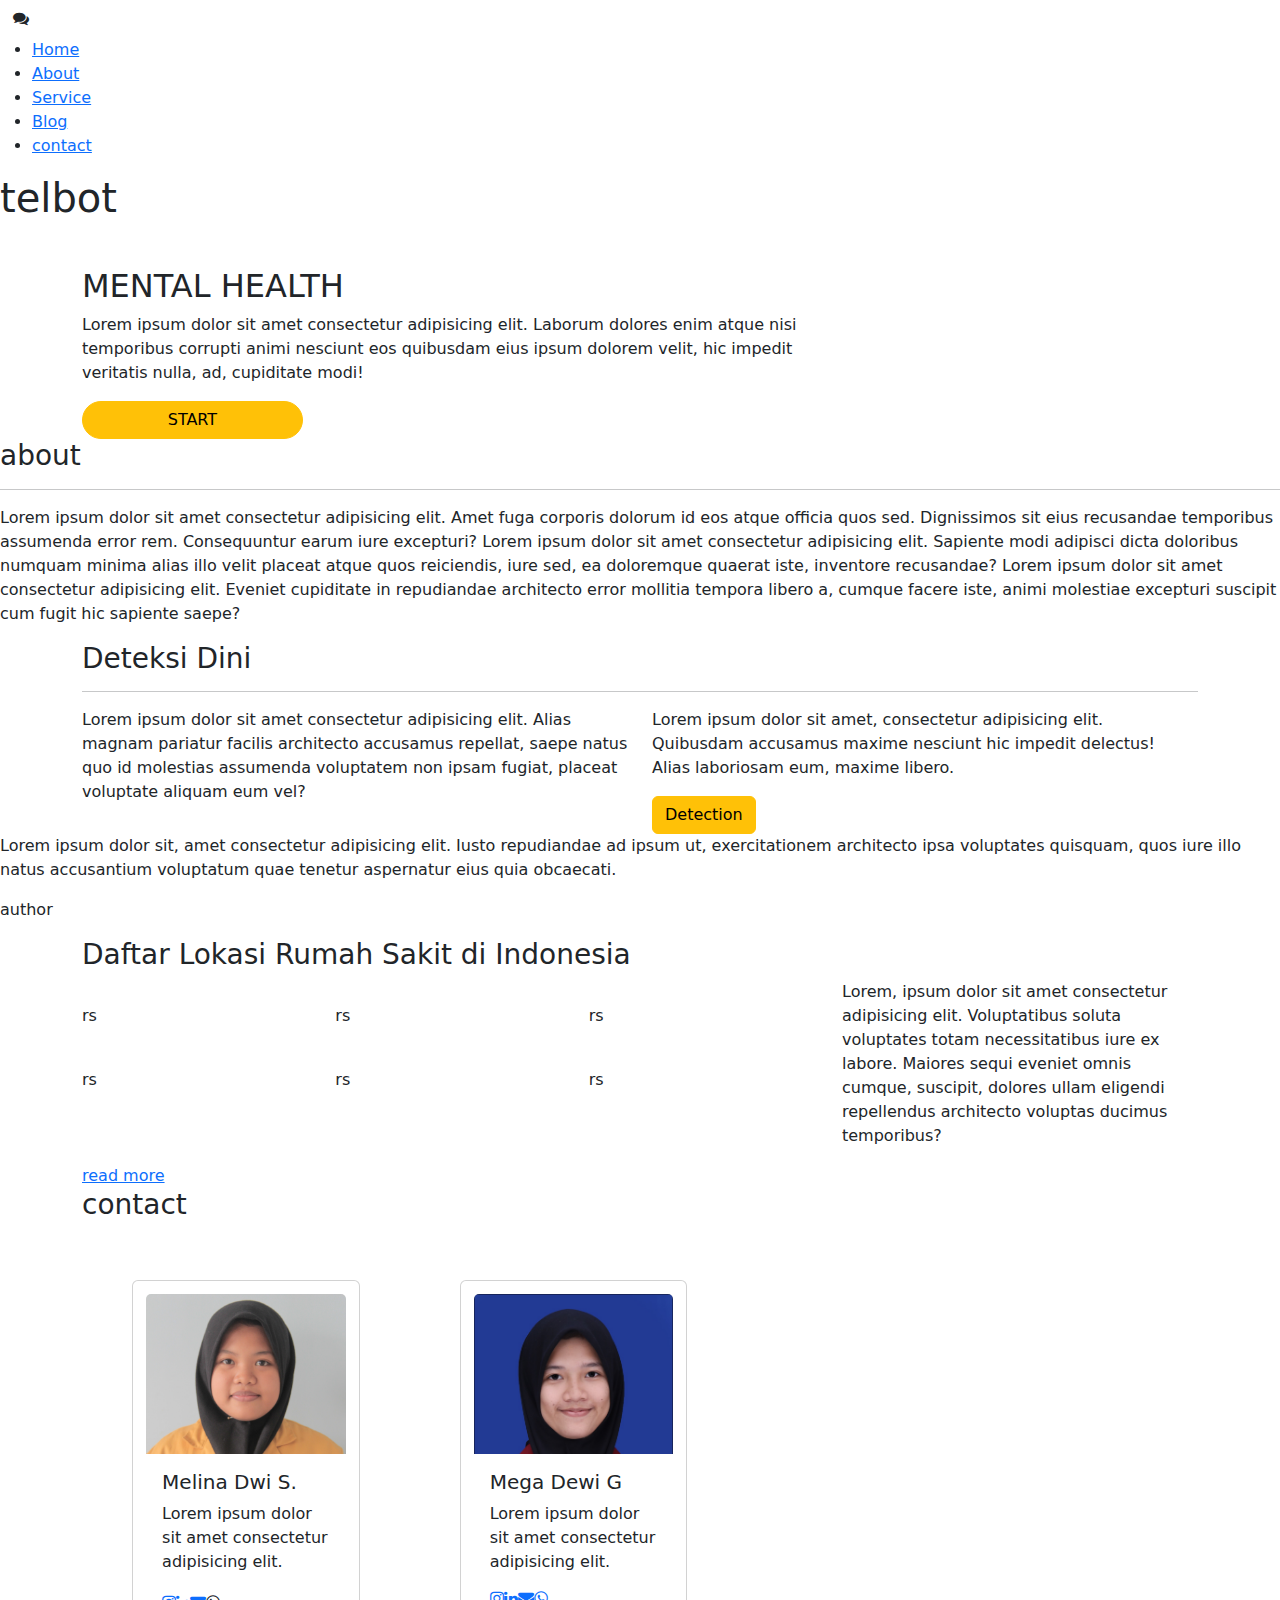
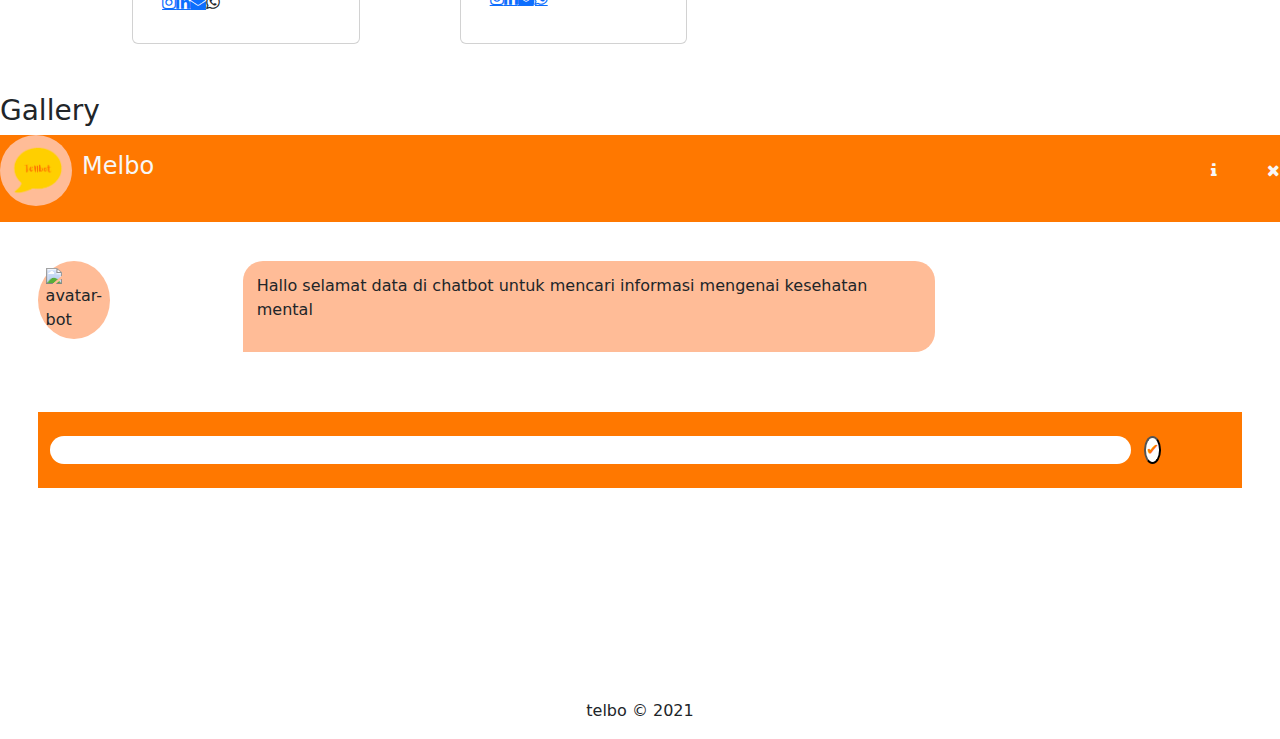
==== template/index.html @ 05eacc6a "make landing page" ====
<!DOCTYPE html>
<html>
    <head>
        <meta http-equiv="X-UA-Compatible" content="IE=edge">
        <link href="https://cdn.jsdelivr.net/npm/bootstrap@5.1.3/dist/css/bootstrap.min.css" rel="stylesheet">
        <meta name="viewport" content="width=device-width, initial-scale=1"> 
        <!-- <link rel="stylesheet" href="static/style/style.css"> -->
        <link rel=stylesheet type=text/css href="/static/style/chats.css">

        <!--<script src="https://cdn.jsdelivr.net/npm/bootstrap@5.1.3/dist/js/bootstrap.bundle.min.js"></script>-->
        <script src=""></script>
    </head>
    <body>
        <button id="btn-chat" class="btn"><i class="fa fa-comments btn-fixed rounded-circle"></i></button>
        <!-- <input type="image" src="/src/assets/telll.png" class="btn-fixed rounded-circle" id="btn-chat"> -->
        <header>
            <nav id="navbar-column" class="navigation">
                <ul>
                    <li><a href="#home">Home</a></li>
                    <li><a href="#about">About</a></li>
                    <li><a href="#services">Service</a></li>
                    <li><a href="#blog">Blog</a></li>
                    <li><a href="#contact">contact</a></li>
                </ul>
                <div class="icon">
                    <h1>telbot</h1>
                </div>
            </nav>
            <div  id="home" class="container header-content">
                <header-main></header-main>
            </div>
        </header>
        <main>
            <services-data></services-data>
            <section id="about" class="about">
                <about-content></about-content>
            </section>
            <section id='deteksi-dini'>
                <detect-begin></detect-begin>
            </section>
            <section class="motivation">
                <motiv1-content></motiv1-content>
            </section>
            <section class="container">
                <data-rs></data-rs>
            </section>
            <section class="container">
                <h3>contact</h3>
                <div class="contact-content container align-items-center">
                    <div class="row" style="height: fit-content; width: 60%;">
                        <div class="col-md card" style="margin: 50px; padding: 2%;" >
                            <img src="/static/assets/melina.JPG" class="card-img-top" alt="melina" style="object-position: top; max-height: 10em; object-fit: cover;">
                            <div class="card-body">
                                <h5 class="card-title">Melina Dwi S.</h5>
                                <p class="card-text">Lorem ipsum dolor sit amet consectetur adipisicing elit.</p>
                                <div class="row-sm">
                                    <div class="col-sm btn-group" role="group" aria-label="Basic example">
                                        <a href="" class="fa fa-instagram"></a>
                                        <a href="" class="fa fa-linkedin"></a>
                                        <a href="" class="fa fa-envelope"></a>
                                        <wha href="" class="fa fa-whatsapp"></wha>
                                    </div>
                                </div>
                            </div>
                        </div>
                        <div class="col-md card" style="margin: 50px; padding: 2%;">
                            <img src="/static/assets/mega.jpeg" class="card-img-top" alt="" style="object-position: top; max-height: 10em; object-fit: cover;">
                            <div class="card-body">
                                <h5 class="card-title">Mega Dewi G</h5>
                                <p class="card-text">Lorem ipsum dolor sit amet consectetur adipisicing elit.</p>
                                <div class="row">
                                    <div class="col btn-group" role="group" aria-label="Basic example">
                                        <a href="" class="fa fa-instagram"></a>
                                        <a href="" class="fa fa-linkedin"></a>
                                        <a href="" class="fa fa-envelope"></a>
                                        <a href="" class="fa fa-whatsapp"></a>
                                    </div>
                                </div>
                            </div>
                        </div>
                    </div>
                </div>
            </section>
            <section>
                <h3>Gallery</h3>
            </section>
            <chat-bot></chat-bot>
            </div>
        </main>
        <footer style="text-align: center;">
            <p>telbo &copy; 2021</p>
        </footer>
        <script src="/static/js/main.js" type="module"></script>
    </body>
</html>
---- static/style/chats.css ----
@import url('https://cdnjs.cloudflare.com/ajax/libs/font-awesome/4.7.0/css/font-awesome.min.css');

*
{
    padding: 0;
    margin: 0;
}

.chat-header
{
    background-color: #FF7800; 
    padding-bottom: 0;
    color: #F7F7F7;
}

.chat-header a{
    text-decoration: none;
    color: #F7F7F7;
}

.chat-header li{
    list-style: none;
}

.chat-header .chat-header-name
{
    padding-left: 10px;
}

.chat-header .chat-header-item
{
    padding: 0;
}

.avatar
{
    background-color: #FFBC97;
    border: 20px;
    width: 8vh;
}

.avatar img{
    padding: 10%;
    width: 8vh;
}

.chat-body
{
    margin:3%;
    overflow-y: auto;
    overflow-x: hidden;
    height: 400px;
}

.chat-body-system, .chat-body-user
{
    margin-bottom:5%;
}

.chat-body-user
{
    justify-content: right;

}

.chat-body .chat-body-system-text{
    background-color: #FFBC97;
    border-radius: 20px 20px 20px 0px;
    padding: 2%;
}

.chat-body .chat-body-user-text{
    background-color: #FFBC97;
    border-radius: 20px 20px 0px 20px;
    padding: 2%;
    justify-content: right;
}

.chat-button
{
    background-color: #FF7800;
    padding: 2%;
}

.chat-button input[type='text']
{
    border-radius: 20px;
    border: 0;
}

.chat-button input[type='text']:focus
{
    background-color: #FFBC97;
    border: none;
}

.chat-button .button
{
    background-color: white;
    margin-left: 1%;
    color: #FF7800;
    cursor: pointer;
}

.chat-button .button:hover{
    background-color: #FFBC97;
    color: #F7F7F7;
}
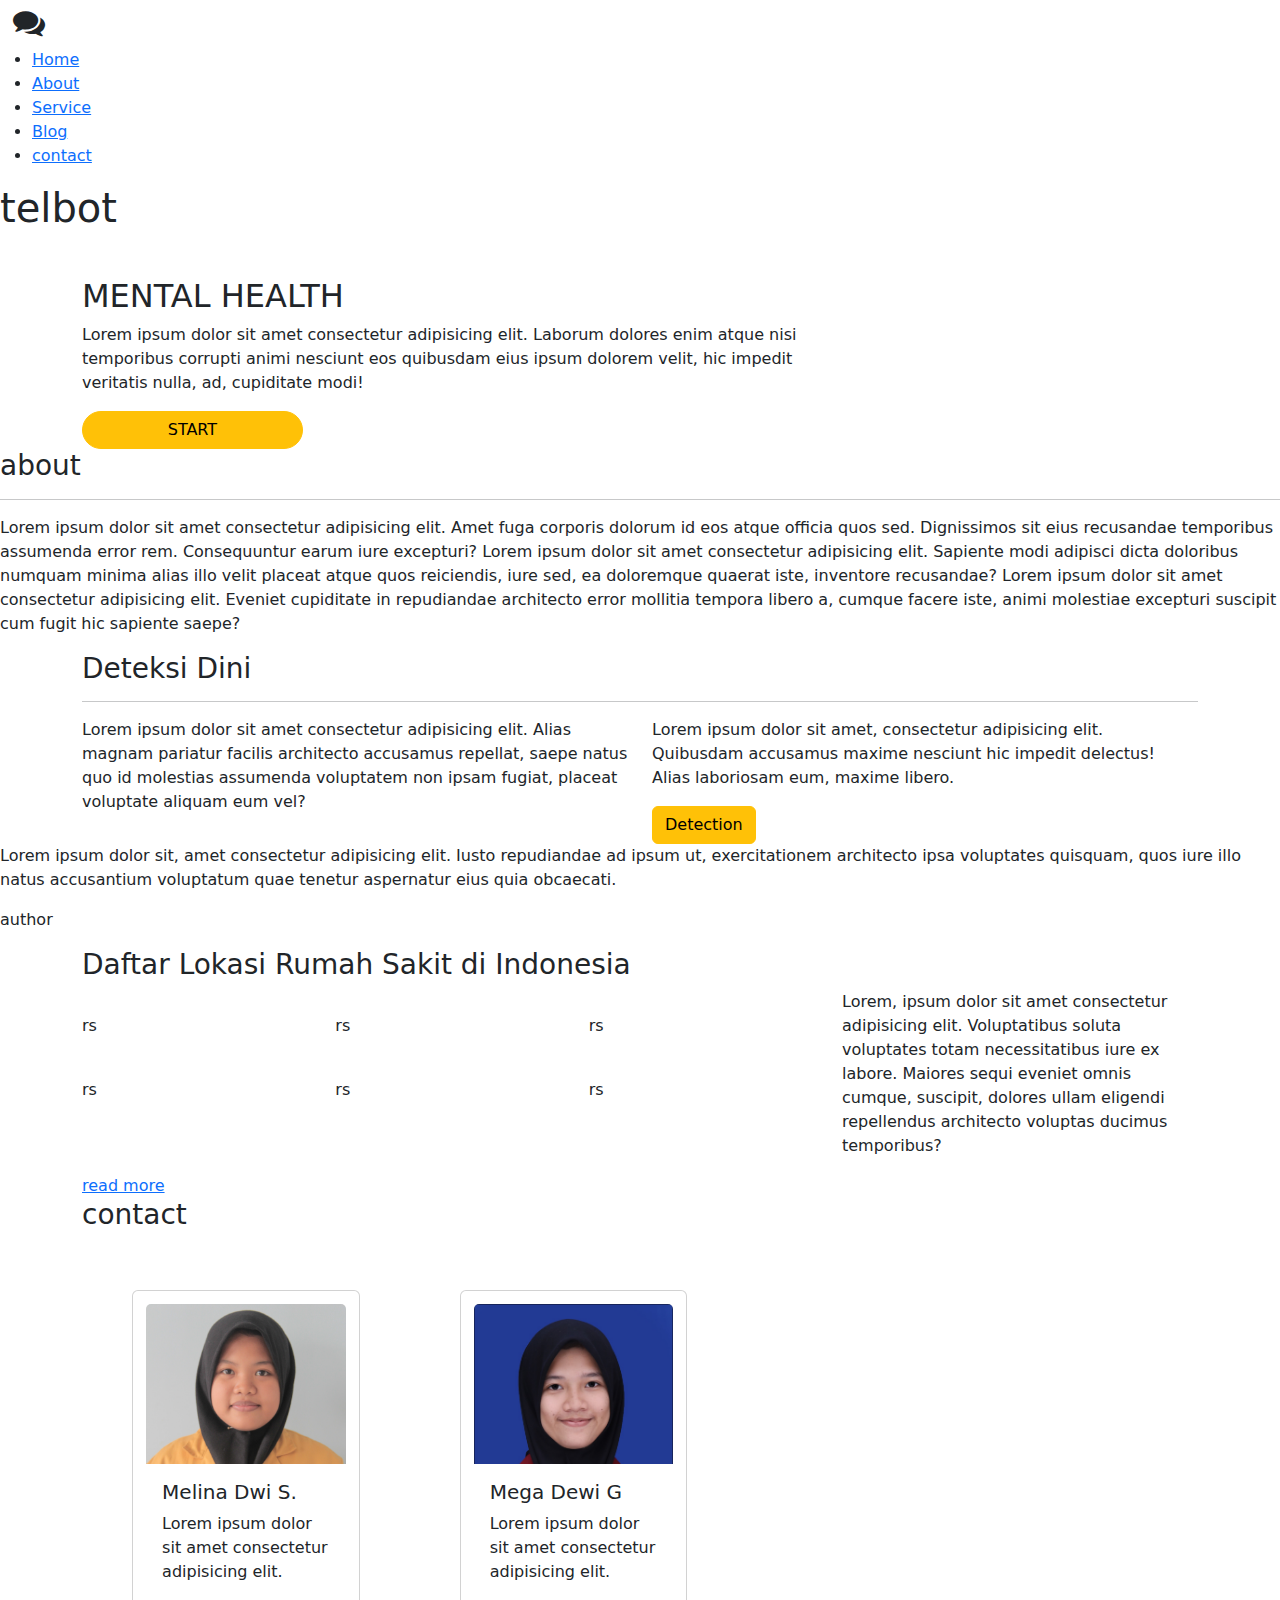
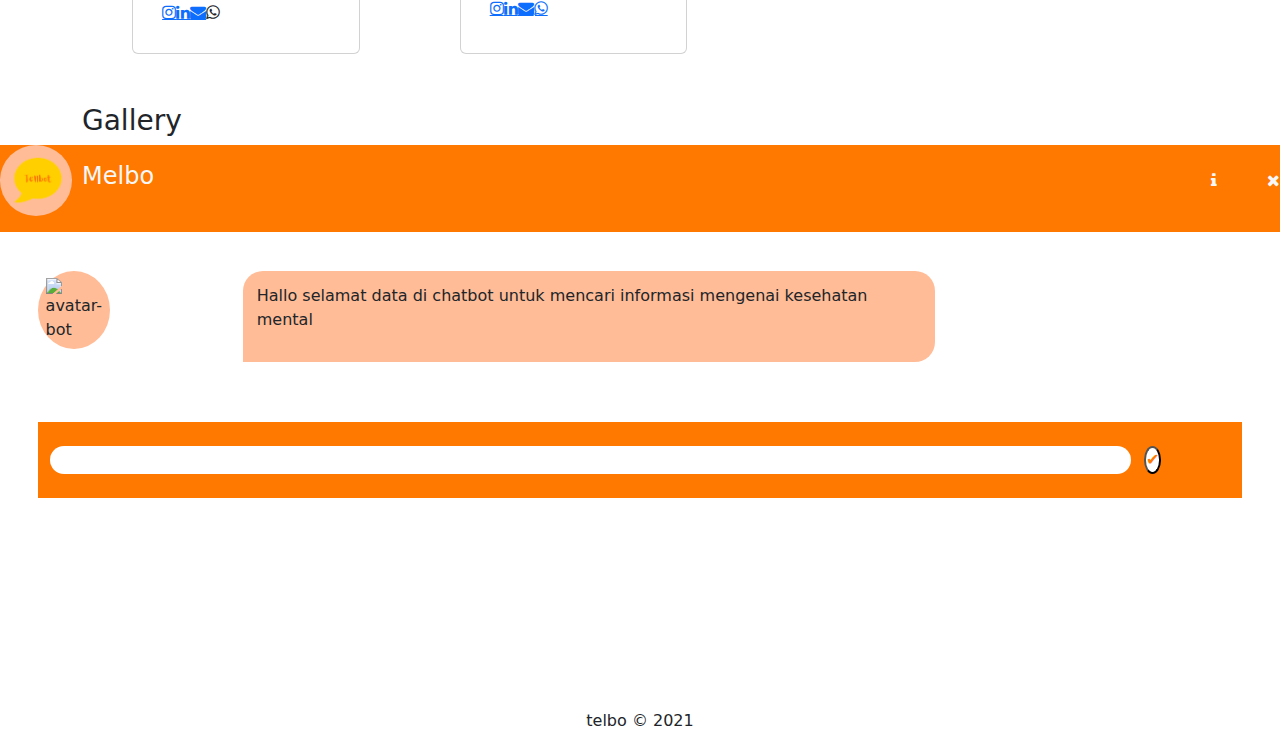
==== commit ea780644: "make landing page" ====
--- a/template/index.html
+++ b/template/index.html
@@ -4,15 +4,14 @@
         <meta http-equiv="X-UA-Compatible" content="IE=edge">
         <link href="https://cdn.jsdelivr.net/npm/bootstrap@5.1.3/dist/css/bootstrap.min.css" rel="stylesheet">
         <meta name="viewport" content="width=device-width, initial-scale=1"> 
-        <!-- <link rel="stylesheet" href="static/style/style.css"> -->
+        <link rel="stylesheet" href="static/style/style.css">
         <link rel=stylesheet type=text/css href="/static/style/chats.css">
+        <link rel="icon" href="/static/assets/logo-bot.png">
 
         <!--<script src="https://cdn.jsdelivr.net/npm/bootstrap@5.1.3/dist/js/bootstrap.bundle.min.js"></script>-->
-        <script src=""></script>
     </head>
     <body>
-        <button id="btn-chat" class="btn"><i class="fa fa-comments btn-fixed rounded-circle"></i></button>
-        <!-- <input type="image" src="/src/assets/telll.png" class="btn-fixed rounded-circle" id="btn-chat"> -->
+        <button id="btn-chat" class="btn" ><i class="fa fa-comments btn-fixed rounded-circle" style="font-size: 2em;"></i></button>
         <header>
             <nav id="navbar-column" class="navigation">
                 <ul>
@@ -81,8 +80,22 @@
                     </div>
                 </div>
             </section>
-            <section>
+            <section class="container">
                 <h3>Gallery</h3>
+                <div class="row">
+                    <div class="row row-cols-6">
+                        <img src="https://source.unsplash.com/random/201x201/?consultation" alt="">
+                        <img src="https://source.unsplash.com/random/202x202/?consultation" alt="">
+                        <img src="https://source.unsplash.com/random/203x203/?consultation" alt="">
+                        <img src="https://source.unsplash.com/random/204x204/?consultation" alt="">
+                        <img src="https://source.unsplash.com/random/205x205/?consultation" alt="">
+                        <img src="https://source.unsplash.com/random/206x206/?consultation" alt="">
+                        <img src="https://source.unsplash.com/random/207x207/?consultation" alt="">
+                        <img src="https://source.unsplash.com/random/208x208/?consultation" alt="">
+                        <img src="https://source.unsplash.com/random/209x209/?consultation" alt="">
+                        <img src="https://source.unsplash.com/random/2010x2010/?consultation" alt="">
+                      </div>
+                </div>
             </section>
             <chat-bot></chat-bot>
             </div>
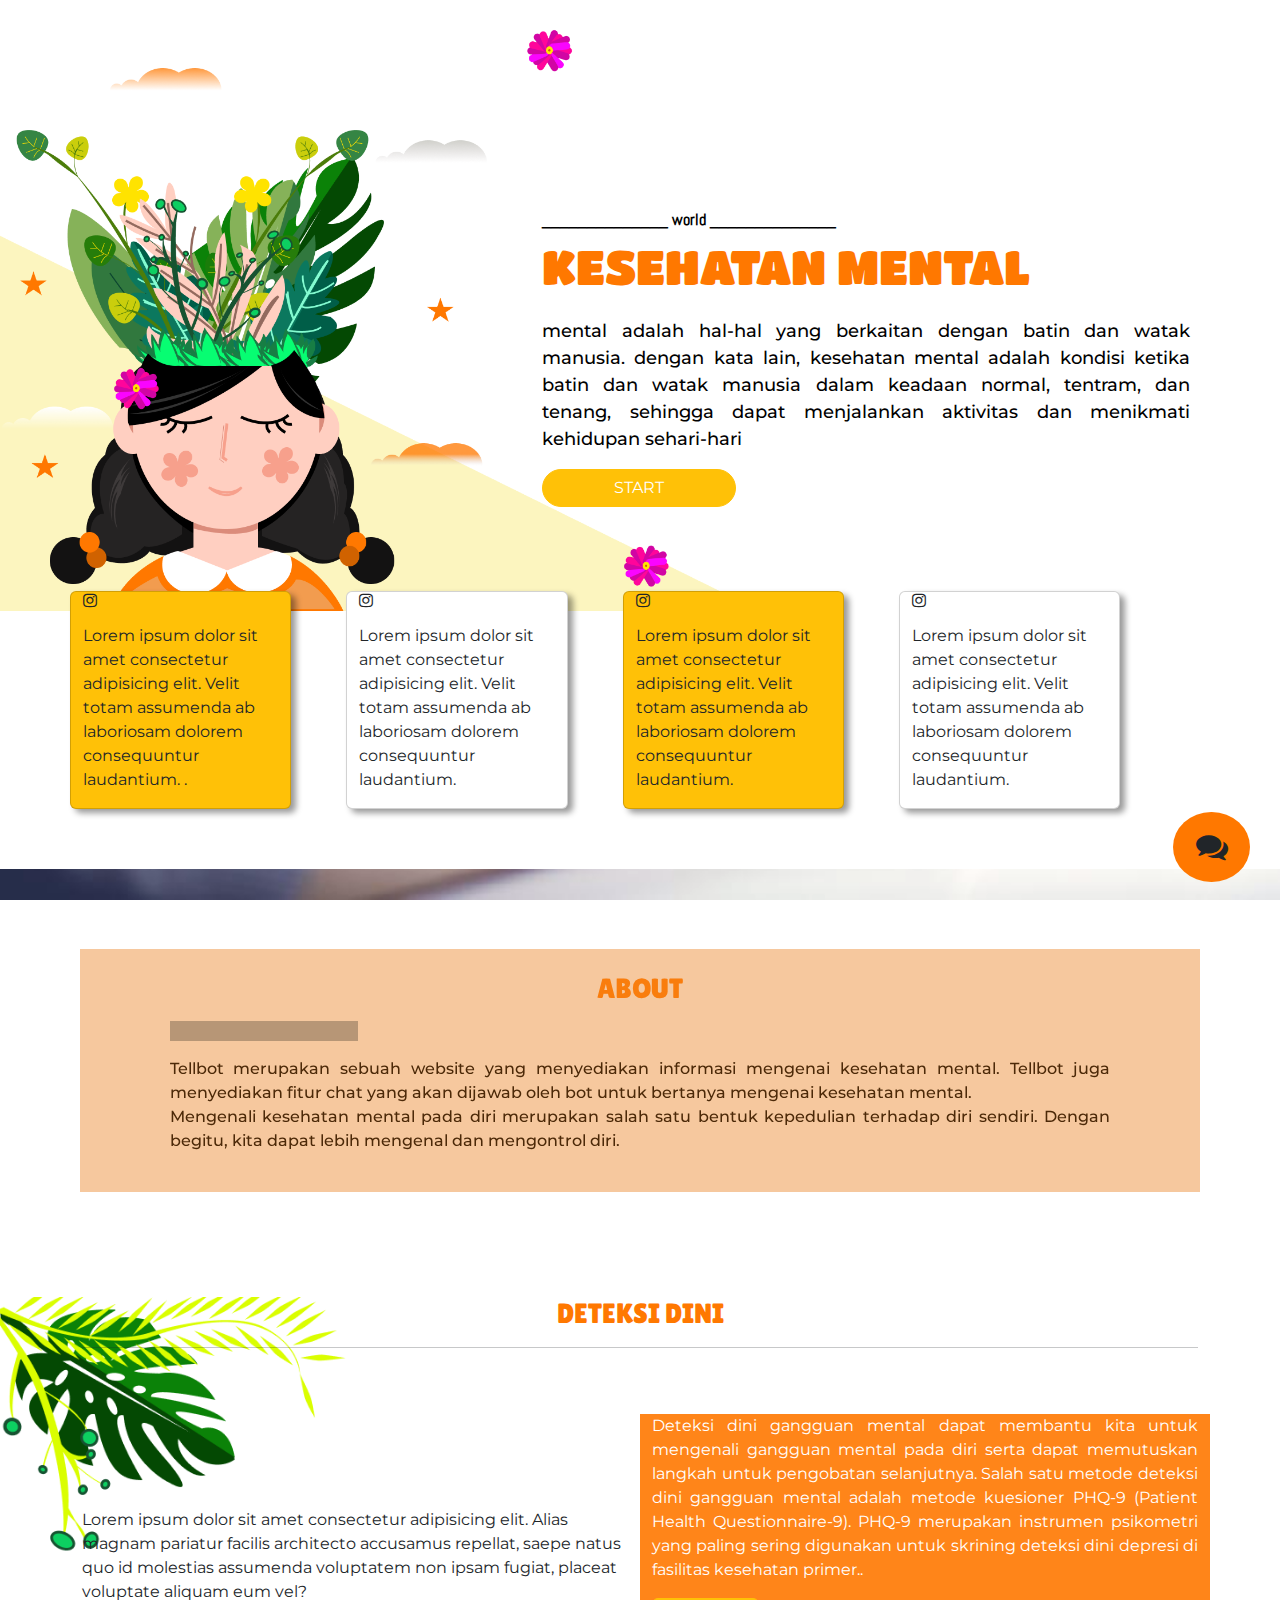
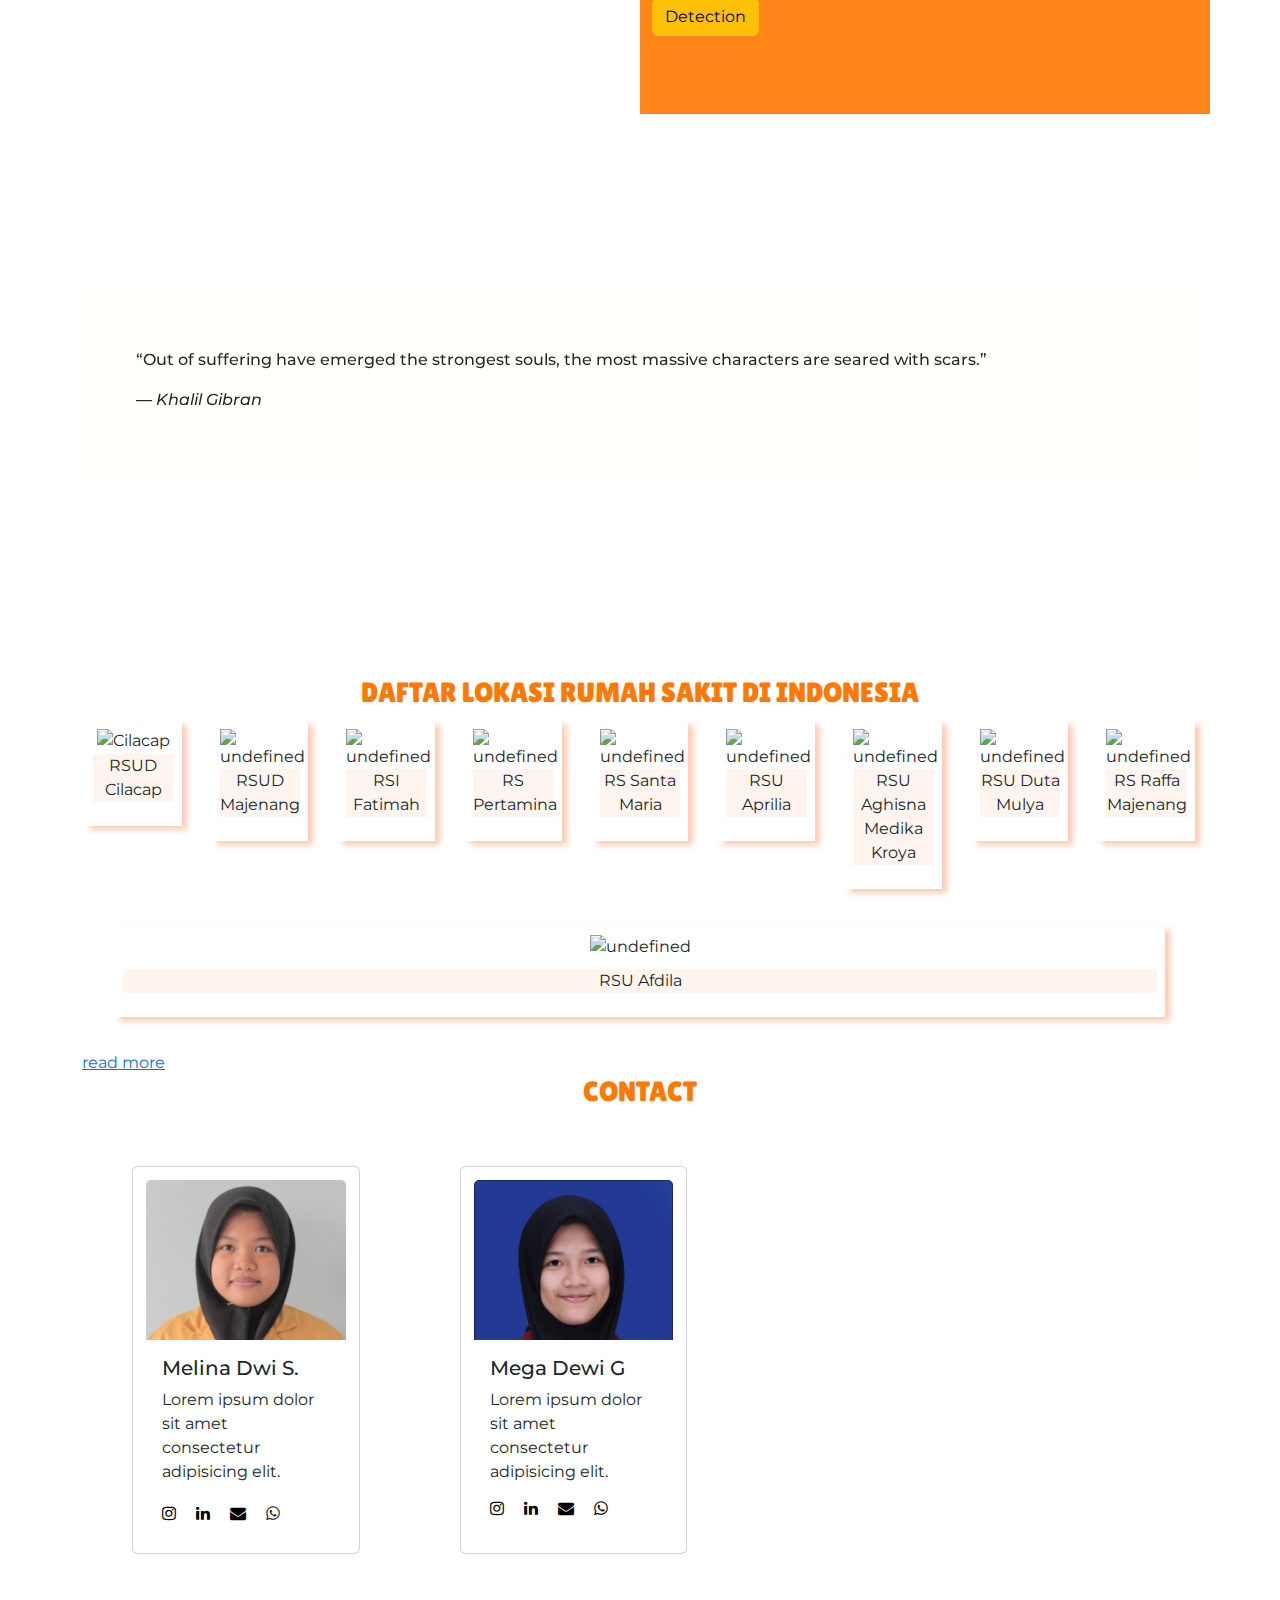
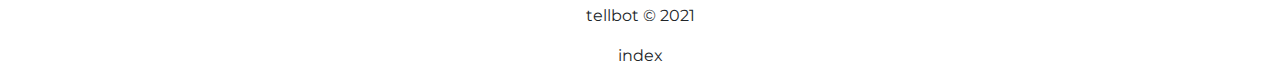
==== commit 2f0016b7: "update data template" ====
--- a/template/index.html
+++ b/template/index.html
@@ -4,104 +4,48 @@
         <meta http-equiv="X-UA-Compatible" content="IE=edge">
         <link href="https://cdn.jsdelivr.net/npm/bootstrap@5.1.3/dist/css/bootstrap.min.css" rel="stylesheet">
         <meta name="viewport" content="width=device-width, initial-scale=1"> 
-        <link rel="stylesheet" href="static/style/style.css">
-        <link rel=stylesheet type=text/css href="/static/style/chats.css">
+        <link rel="stylesheet" href="/static/style/style.css">
+        <link rel="stylesheet" type="text/css" href="/static/style/chats.css">
         <link rel="icon" href="/static/assets/logo-bot.png">
-
-        <!--<script src="https://cdn.jsdelivr.net/npm/bootstrap@5.1.3/dist/js/bootstrap.bundle.min.js"></script>-->
     </head>
     <body>
         <button id="btn-chat" class="btn" ><i class="fa fa-comments btn-fixed rounded-circle" style="font-size: 2em;"></i></button>
         <header>
             <nav id="navbar-column" class="navigation">
                 <ul>
-                    <li><a href="#home">Home</a></li>
-                    <li><a href="#about">About</a></li>
-                    <li><a href="#services">Service</a></li>
-                    <li><a href="#blog">Blog</a></li>
-                    <li><a href="#contact">contact</a></li>
+                    <li class="links rounded-circle"><a href="#home">Home</a></li>
+                    <li class="links rounded-circle"><a href="#about">About</a></li>
+                    <li class="links rounded-circle"><a href="#deteksi-dini">Detection</a></li>
+                    <li class="links rounded-circle"><a href="#rs">RS</a></li>
+                    <li class="links rounded-circle"><a href="#contact">contact</a></li>
                 </ul>
                 <div class="icon">
-                    <h1>telbot</h1>
+                    <h1>tellbot</h1>
                 </div>
             </nav>
-            <div  id="home" class="container header-content">
+            <div id="home" class="container header-content">
                 <header-main></header-main>
             </div>
         </header>
         <main>
-            <services-data></services-data>
-            <section id="about" class="about">
-                <about-content></about-content>
-            </section>
+            <services-data id="services"></services-data>
+            <about-content id="about"></about-content>
             <section id='deteksi-dini'>
                 <detect-begin></detect-begin>
             </section>
-            <section class="motivation">
-                <motiv1-content></motiv1-content>
-            </section>
-            <section class="container">
-                <data-rs></data-rs>
-            </section>
-            <section class="container">
-                <h3>contact</h3>
-                <div class="contact-content container align-items-center">
-                    <div class="row" style="height: fit-content; width: 60%;">
-                        <div class="col-md card" style="margin: 50px; padding: 2%;" >
-                            <img src="/static/assets/melina.JPG" class="card-img-top" alt="melina" style="object-position: top; max-height: 10em; object-fit: cover;">
-                            <div class="card-body">
-                                <h5 class="card-title">Melina Dwi S.</h5>
-                                <p class="card-text">Lorem ipsum dolor sit amet consectetur adipisicing elit.</p>
-                                <div class="row-sm">
-                                    <div class="col-sm btn-group" role="group" aria-label="Basic example">
-                                        <a href="" class="fa fa-instagram"></a>
-                                        <a href="" class="fa fa-linkedin"></a>
-                                        <a href="" class="fa fa-envelope"></a>
-                                        <wha href="" class="fa fa-whatsapp"></wha>
-                                    </div>
-                                </div>
-                            </div>
-                        </div>
-                        <div class="col-md card" style="margin: 50px; padding: 2%;">
-                            <img src="/static/assets/mega.jpeg" class="card-img-top" alt="" style="object-position: top; max-height: 10em; object-fit: cover;">
-                            <div class="card-body">
-                                <h5 class="card-title">Mega Dewi G</h5>
-                                <p class="card-text">Lorem ipsum dolor sit amet consectetur adipisicing elit.</p>
-                                <div class="row">
-                                    <div class="col btn-group" role="group" aria-label="Basic example">
-                                        <a href="" class="fa fa-instagram"></a>
-                                        <a href="" class="fa fa-linkedin"></a>
-                                        <a href="" class="fa fa-envelope"></a>
-                                        <a href="" class="fa fa-whatsapp"></a>
-                                    </div>
-                                </div>
-                            </div>
-                        </div>
-                    </div>
+            <motiv1-content id="motivation-1"></motiv1-content>
+            <section  id="rs" class="container" style="margin-top:5%">
+                <h3>Daftar Lokasi Rumah Sakit di Indonesia</h3>
+                <rs-list-10 class="row"></rs-list-10>
+                <div class="row">
+                    <a href="">read more</a>
                 </div>
             </section>
-            <section class="container">
-                <h3>Gallery</h3>
-                <div class="row">
-                    <div class="row row-cols-6">
-                        <img src="https://source.unsplash.com/random/201x201/?consultation" alt="">
-                        <img src="https://source.unsplash.com/random/202x202/?consultation" alt="">
-                        <img src="https://source.unsplash.com/random/203x203/?consultation" alt="">
-                        <img src="https://source.unsplash.com/random/204x204/?consultation" alt="">
-                        <img src="https://source.unsplash.com/random/205x205/?consultation" alt="">
-                        <img src="https://source.unsplash.com/random/206x206/?consultation" alt="">
-                        <img src="https://source.unsplash.com/random/207x207/?consultation" alt="">
-                        <img src="https://source.unsplash.com/random/208x208/?consultation" alt="">
-                        <img src="https://source.unsplash.com/random/209x209/?consultation" alt="">
-                        <img src="https://source.unsplash.com/random/2010x2010/?consultation" alt="">
-                      </div>
-                </div>
-            </section>
+            <contact-team id="contact"></contact-team>
             <chat-bot></chat-bot>
-            </div>
         </main>
         <footer style="text-align: center;">
-            <p>telbo &copy; 2021</p>
+            <footer-index></footer-index>index
         </footer>
         <script src="/static/js/main.js" type="module"></script>
     </body>
--- a/static/style/style.css
+++ b/static/style/style.css
@@ -0,0 +1,394 @@
+@import url("https://fonts.googleapis.com/css2?family=Lilita+One&family=Merriweather:wght@300;400;900&family=Poppins:wght@300;700;900&family=Sora:wght@100;200;400;600;800&display=swap");
+@import url("https://fonts.googleapis.com/css2?family=Abel&family=Mali:ital,wght@0,200;0,300;0,400;0,500;0,600;0,700;1,300;1,400;1,500;1,600;1,700&family=Montserrat:ital,wght@0,100;0,200;0,300;0,400;0,500;0,600;0,700;0,800;0,900;1,100;1,200;1,300;1,400;1,500;1,600;1,700;1,800;1,900&family=Titan+One&display=swap");
+@import url("https://cdnjs.cloudflare.com/ajax/libs/font-awesome/4.7.0/css/font-awesome.min.css");
+
+@font-face {
+  font-family: aloja;
+  src: url(/static/assets/font/aloja.otf);
+}
+
+* {
+  margin: 0;
+  padding: 0;
+  box-sizing: border-box;
+}
+
+body {
+  font-family: "Montserrat";
+  font-weight: 400;
+  border-color: #f7f7f7;
+}
+
+.navigation {
+  display: flex;
+  justify-content: space-around;
+  align-items: center;
+  height: 4em;
+  margin-bottom: 4em;
+  transition: 0.5s ease-in;
+  z-index: 9999999999;
+}
+
+.navigation .icon {
+  display: flex;
+  font-family: aloja;
+}
+
+.navigation ul {
+  display: none;
+  text-transform: uppercase;
+}
+
+.navigation ul li a {
+  text-decoration: none;
+  color: black;
+  transition: all linear 0.3s;
+}
+
+header {
+  background-image: url(/static/assets/bg.png);
+  background-position: top left;
+  background-repeat: no-repeat;
+}
+
+.header-content-title {
+  background-color: rgba(0, 0, 0, 0.5);
+  padding: 2em 1em 4em 1em;
+}
+
+header .header-content p {
+  font-size: 14px;
+  color: white;
+  font-weight: 500;
+}
+
+header .header-content h4
+{
+  text-align: center; 
+  font-family: "Abel",sans-serif; 
+  font-weight: 700; 
+  font-size: 1em;
+  color: white;
+}
+
+header .header-content .justify-center {
+  justify-content: center;
+  text-align: center;
+}
+
+header .header-content .justify-center h2 {
+  font-size: 28px;
+  font-family: "Titan One";
+  text-shadow: 1px 1px white;
+  color: #ff7800;
+  font-weight: 500;
+}
+
+header .header-content button span {
+  cursor: pointer;
+  position: relative;
+  transition: 0.4s;
+  display: inline-block;
+  color: white;
+}
+
+header .header-content button span:after {
+  content: "\00bb";
+  position: absolute;
+  opacity: 0;
+  top: 0;
+  right: -20%;
+  transition: 0.4s;
+}
+
+header .header-content button:hover span {
+  padding-right: 20%;
+}
+
+header .header-content button:hover span:after {
+  opacity: 3;
+  right: 0;
+}
+
+.content{
+  align-items: center; 
+  height: 400px;
+}
+
+.p-1
+{
+  text-align: center;
+  padding-top: 0.2em;
+}
+
+.h5-services
+{
+  text-align: center;
+  font-size: 1em;
+}
+
+.p-2
+{
+  text-align: justify;
+  font-size: 12px;
+}
+
+.colors
+{
+  text-align: justify;
+  justify-content: center;
+  background-color: rgba(255, 120, 0, 0.9);
+  color: white;
+  height: 300px;
+}
+
+main section h3 {
+  font-family: "Lilita One";
+  text-transform: uppercase;
+  text-align: center;
+}
+
+main h3 {
+  font-family: "Titan One";
+  color: #ff7800;
+}
+
+main hr {
+  font-weight: 300;
+}
+
+main .about {
+  background-image: url(/static/assets/konsultasi.jpeg); 
+  background-repeat: no-repeat; 
+  background-size: cover;  
+  background-attachment: fixed;
+  margin-bottom: 2%;
+  color: #4e2704;
+  font-weight: 500;
+  padding: 5em 5em 5em 5em; 
+  filter: sepia(10%);
+}
+
+main .about .bg
+{
+  background-color: hsla(28, 82%, 69%, 0.7);
+   padding: 2% 8%;
+   text-align: justify;
+   font-size: 1em;
+}
+
+main .about hr
+{
+  width: 20%;
+  border: 10px solid black;
+
+}
+
+main .about p
+{
+  font-size: 0.7em;
+}
+
+main #deteksi-dini {
+  background-image: url(/static/assets/daun.png);
+  background-position: top left;
+  background-repeat: no-repeat;
+  background-size: 50vh;
+}
+
+/* main #deteksi-dini input {
+  margin: 1% 2% 20% 0
+} */
+
+.btn-fixed
+{
+    display: block; 
+    position: fixed; 
+    z-index: 999999999; 
+    cursor: pointer; 
+    bottom: 2%;  
+    right: 30px;
+    padding: 0.6em;
+    width: 15%;
+    background-color: #ff7800;
+}
+
+.btn-fixed:hover
+{
+  background-color: #FFBC97;
+}
+
+.btn-fixed:before
+{
+  box-shadow: rgba(255, 80, 0, 0.3);
+}
+
+
+.card-1
+{
+  box-shadow: 5px 4px 6px 0 rgba(255, 80, 0, 0.3);
+  padding: 1% 0 0 0;
+  gap: 4;
+  margin: 3%;
+  text-align: center;
+}
+
+.card-1 p{
+  background-color: seashell;
+  margin-top: 1%;
+}
+
+.card-1 img
+{
+  width: 200px;
+}
+
+.card-form
+{
+  display: none;
+  position: fixed;
+  bottom: 10%;
+  right: 15px;
+  border: 3px solid #f1f1f1;
+  background-color: #f1f1f1;
+  z-index: 999999999999999;
+  transition: 0.5s ease-in;
+}
+
+.motivation
+{
+  background-image: url(/static/assets/konsultasi.jpeg); 
+  background-repeat: no-repeat; 
+  background-size: cover; 
+  padding: 8em 5em 8em 5em; 
+  filter: sepia(40%); 
+  background-attachment: fixed;
+}
+
+.motivation .bg
+{
+  background-color: rgba(255, 255, 255, 0.4); 
+  padding: 5%;
+  font-weight: 500;
+}
+
+.btn-group h5
+{
+  text-align: center;
+}
+
+.btn-group a
+{
+  text-decoration: none;
+  color: black;
+  padding-right: 20px;
+}
+
+main .teams
+{
+  top: -60px; 
+  position: relative; 
+  margin-right: 2%;
+}
+
+main .teams .teams-1
+{
+  margin-right: 5%; 
+  box-shadow: 5px 4px 6px 0 rgba(0, 0, 0, 0.4);
+}
+
+.active
+{
+  background-color: #FFBC97;
+  color: white;
+  display: inline-block;
+  padding: 2%;
+  transition: ease .5s;
+}
+
+.active a
+{
+  color: white;
+}
+
+@media screen and (min-width: 450px) {
+  .header .header-content {
+    background-size: 100vh;
+  }
+}
+
+@media screen and (min-width: 550px) {
+  .header-content {
+    background-size: 100vmax;
+  }
+
+  .header-content-title {
+    background-color: unset;
+  }
+
+  .navigation ul {
+    width: 60%;
+    display: flex;
+    list-style: none;
+    justify-content: space-between;
+  }
+
+  main .about p
+  {
+    font-size: 1em;
+  }
+}
+
+@media screen and (min-width: 800px) {
+  header {
+    background-size: 60vmax;
+  }
+
+  .navigation {
+    background-color: #ff7800;
+    position: fixed;
+    width: 100%;
+    top: -80px;
+  }
+  .navigation ul {
+    display: flex;
+    list-style: none;
+    width: 30%;
+    justify-content: space-between;
+  }
+
+  .navigation .icon {
+    justify-items: flex-end;
+  }
+
+  header .header-content {
+    padding: 12% 1em 5em 10%;
+  }
+
+  header .header-content .justify-center {
+    justify-content: end;
+    text-align: justify;
+  }
+
+  header .header-content .justify-center h2 {
+    font-size: 3em;
+    margin-bottom: 0.5em;
+  }
+
+  header .header-content h4
+  {
+    color: black;
+    text-align: start;
+  }
+
+  header .header-content p {
+    font-size: 18px;
+    text-transform: lowercase;
+    color: black;
+  }
+
+  .btn-fixed
+  {
+    width: 6%;
+  }
+}
--- a/static/style/chats.css
+++ b/static/style/chats.css
@@ -36,25 +36,25 @@
 {
     background-color: #FFBC97;
     border: 20px;
-    width: 8vh;
+    width: 4vh;
 }
 
 .avatar img{
     padding: 10%;
-    width: 8vh;
+    width: 4vh;
 }
 
 .chat-body
 {
     margin:3%;
+    height: 100%;
     overflow-y: auto;
-    overflow-x: hidden;
-    height: 400px;
 }
 
 .chat-body-system, .chat-body-user
 {
     margin-bottom:5%;
+    font-size: 10px;
 }
 
 .chat-body-user
@@ -63,13 +63,13 @@
 
 }
 
-.chat-body .chat-body-system-text{
+.chat-body-system .chat-body-system-text{
     background-color: #FFBC97;
     border-radius: 20px 20px 20px 0px;
-    padding: 2%;
+
 }
 
-.chat-body .chat-body-user-text{
+.chat-body-user .chat-body-user-text{
     background-color: #FFBC97;
     border-radius: 20px 20px 0px 20px;
     padding: 2%;
@@ -80,6 +80,7 @@
 {
     background-color: #FF7800;
     padding: 2%;
+    bottom: 1px;
 }
 
 .chat-button input[type='text']
@@ -105,4 +106,61 @@
 .chat-button .button:hover{
     background-color: #FFBC97;
     color: #F7F7F7;
+}
+
+
+.chat-container
+{
+    max-width: 310px; 
+    padding: 1px;
+}
+
+.nav-item .item
+{
+    padding-left: 10%;
+    color: white;
+}
+
+.colors-white
+{
+    color: white;
+}
+
+.chats
+{
+    height: 300px; 
+    overflow-y: auto;
+}
+
+.chats #default-chats
+{
+    margin-top: 2.5%;
+}
+
+.chats .default-chat
+{
+    font-size: 10px;
+    background-color: #FFBC97;
+    border-radius: 20px 20px 20px 0;
+    padding-top: 2%;
+    text-align: justify;
+}
+
+.btn-chat-bot 
+{
+    padding: 10px;
+    background-color: #FF7800;
+
+}
+
+.btn-chat-bot .btn-color
+{
+    background-color: #FF7800;
+    margin-right: 2%;
+}
+
+.btn-chat-bot .btn-color .set-btn
+{
+    font-size: 1em;
+    color: white;
 }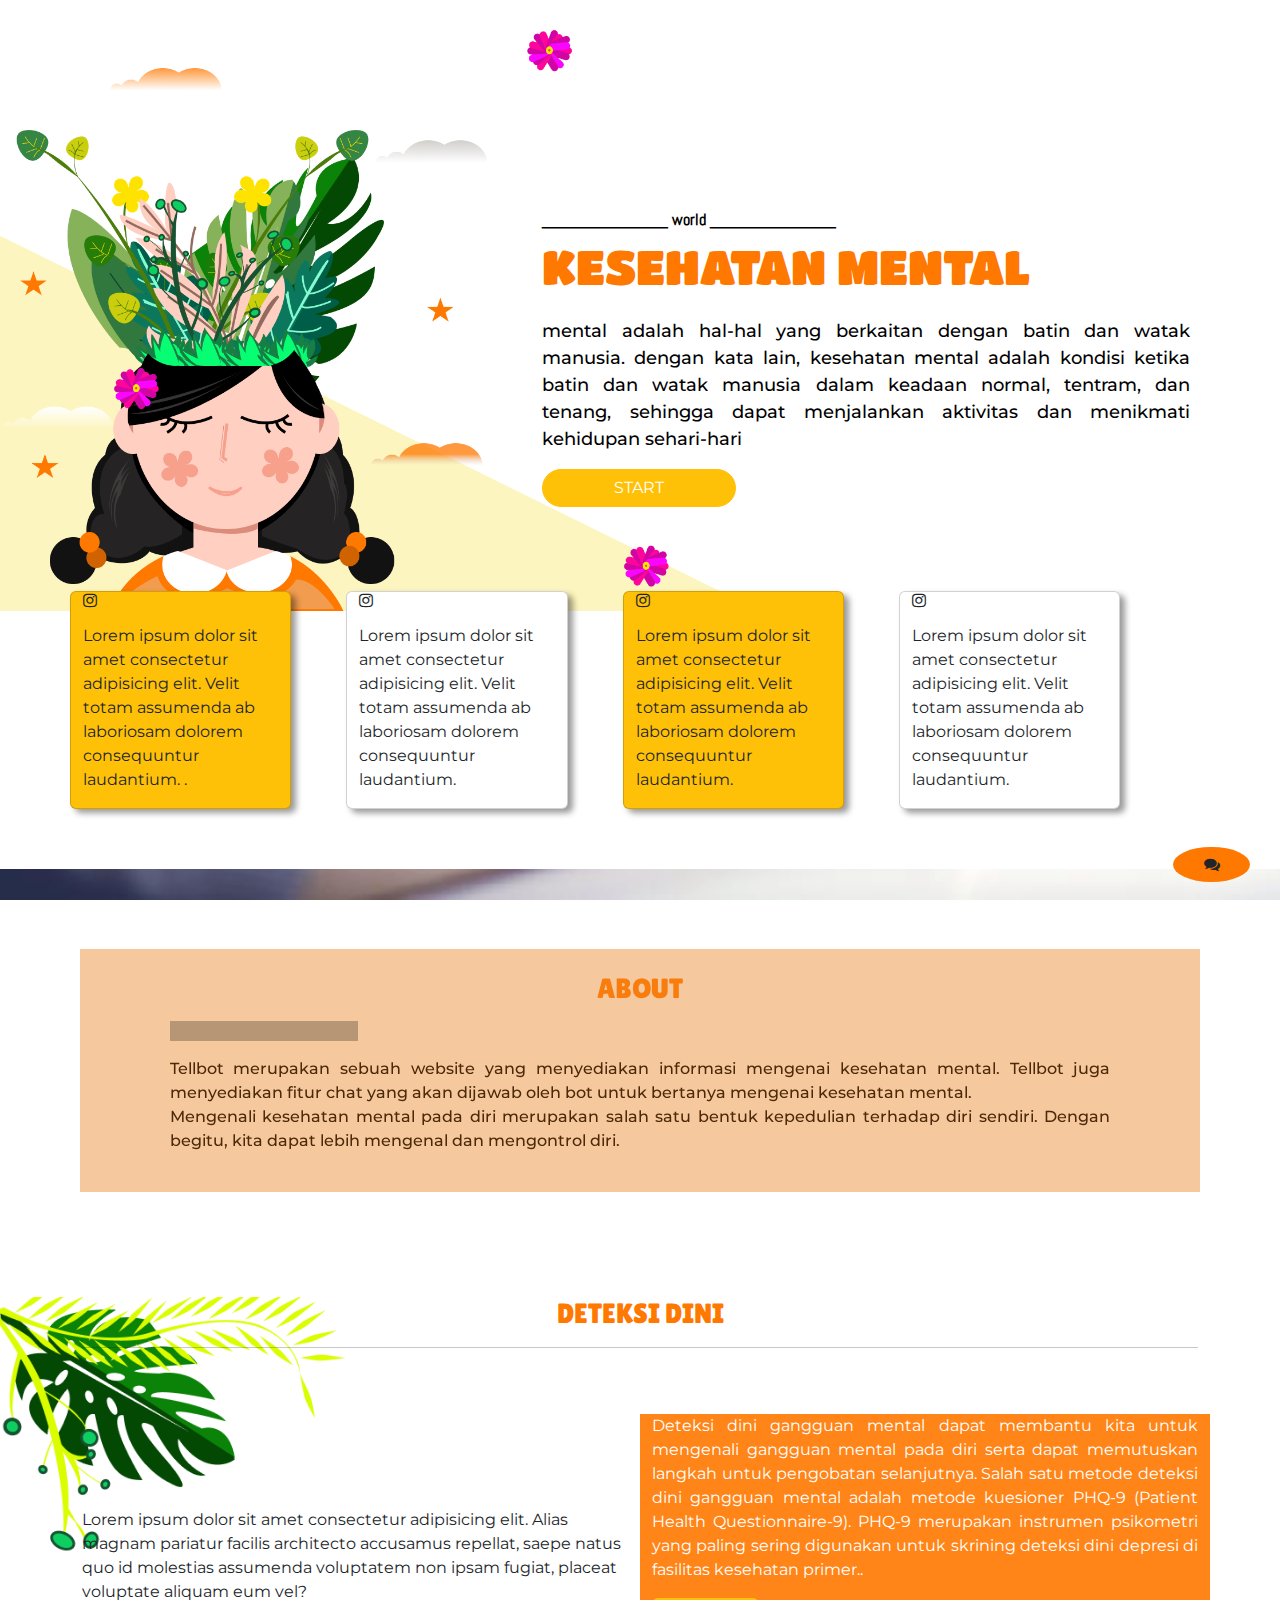
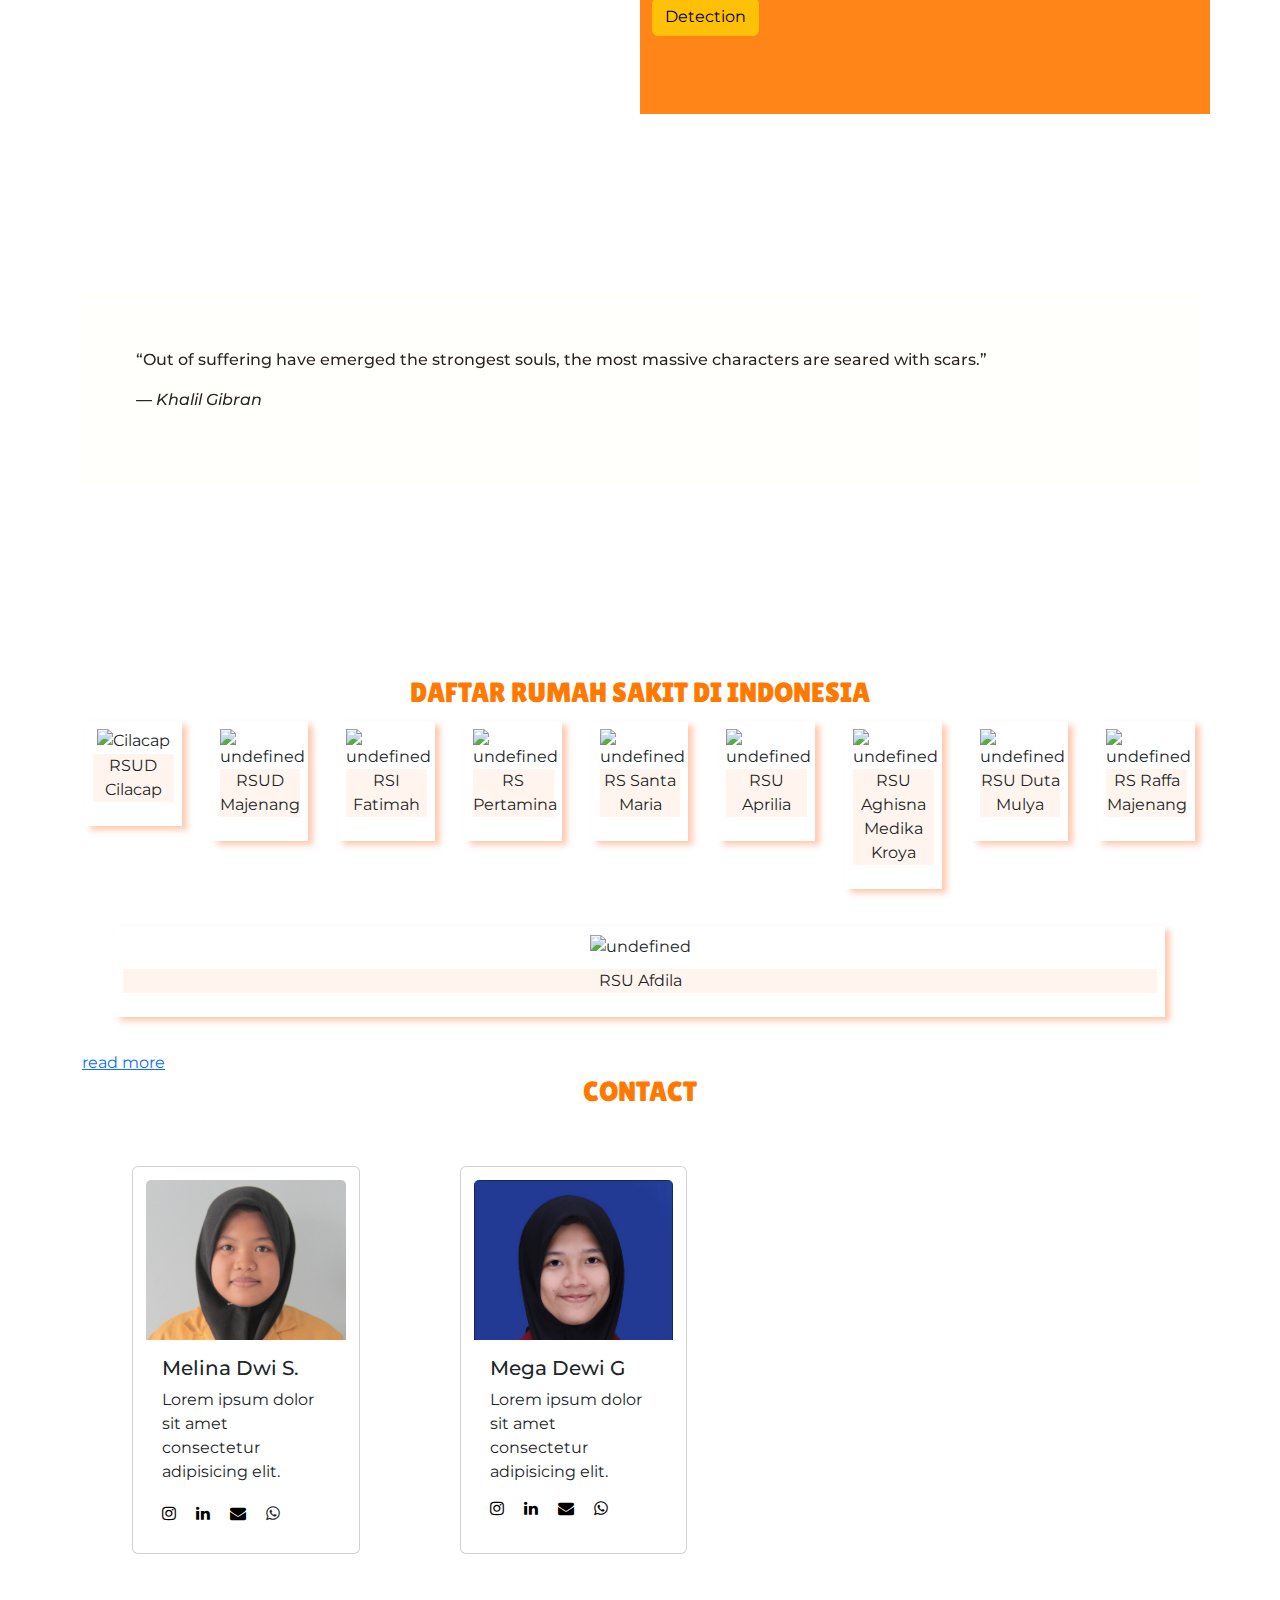
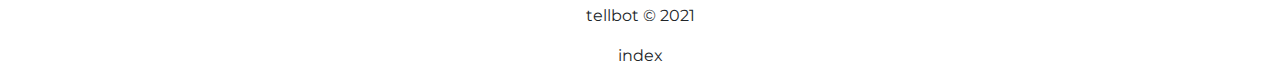
==== commit 29dda00c: "update content in index" ====
--- a/template/index.html
+++ b/template/index.html
@@ -9,18 +9,21 @@
         <link rel="icon" href="/static/assets/logo-bot.png">
     </head>
     <body>
-        <button id="btn-chat" class="btn" ><i class="fa fa-comments btn-fixed rounded-circle" style="font-size: 2em;"></i></button>
+        <button id="btn-chat" class="btn btn-chat-" ><i class="fa fa-comments btn-fixed rounded-circle"></i></button>
         <header>
             <nav id="navbar-column" class="navigation">
-                <ul>
-                    <li class="links rounded-circle"><a href="#home">Home</a></li>
-                    <li class="links rounded-circle"><a href="#about">About</a></li>
-                    <li class="links rounded-circle"><a href="#deteksi-dini">Detection</a></li>
-                    <li class="links rounded-circle"><a href="#rs">RS</a></li>
-                    <li class="links rounded-circle"><a href="#contact">contact</a></li>
+                <ul class="navigate">
+                    <li class="links rounded-pill"><a href="#home" style="color: beige;">Home</a></li>
+                    <li class="links rounded-pill"><a href="#about" style="color: beige;">About</a></li>
+                    <li class="links rounded-pill"><a href="#deteksi-dini" style="color: beige;">Detection</a></li>
+                    <li class="links rounded-pill"><a href="#rs" style="color: beige;">RS</a></li>
+                    <li class="links rounded-pill"><a href="#contact" style="color: beige;">contact</a></li>
                 </ul>
                 <div class="icon">
                     <h1>tellbot</h1>
+                </div>
+                <div class="menu-btn">
+                    <div class="menu-btn__list"></div>
                 </div>
             </nav>
             <div id="home" class="container header-content">
@@ -35,7 +38,7 @@
             </section>
             <motiv1-content id="motivation-1"></motiv1-content>
             <section  id="rs" class="container" style="margin-top:5%">
-                <h3>Daftar Lokasi Rumah Sakit di Indonesia</h3>
+                <h3>Daftar Rumah Sakit di Indonesia</h3>
                 <rs-list-10 class="row"></rs-list-10>
                 <div class="row">
                     <a href="">read more</a>
@@ -48,5 +51,25 @@
             <footer-index></footer-index>index
         </footer>
         <script src="/static/js/main.js" type="module"></script>
+        <script>
+            const menu = document.querySelector(".menu-btn");
+            const nav = document.querySelector(".navigate");
+            const icon = document.querySelector(".icon");
+            let open = false;
+            menu.addEventListener("click", ()=>{
+                if (!open){
+                menu.classList.add('open');
+                open = true
+                nav.style.display = "flex";
+                icon.style.display = "none"
+
+            }else{
+                menu.classList.remove('open')
+                open = false
+                nav.style.display = "none"
+                icon.style.display = "flex"
+            }
+            })
+        </script>
     </body>
 </html>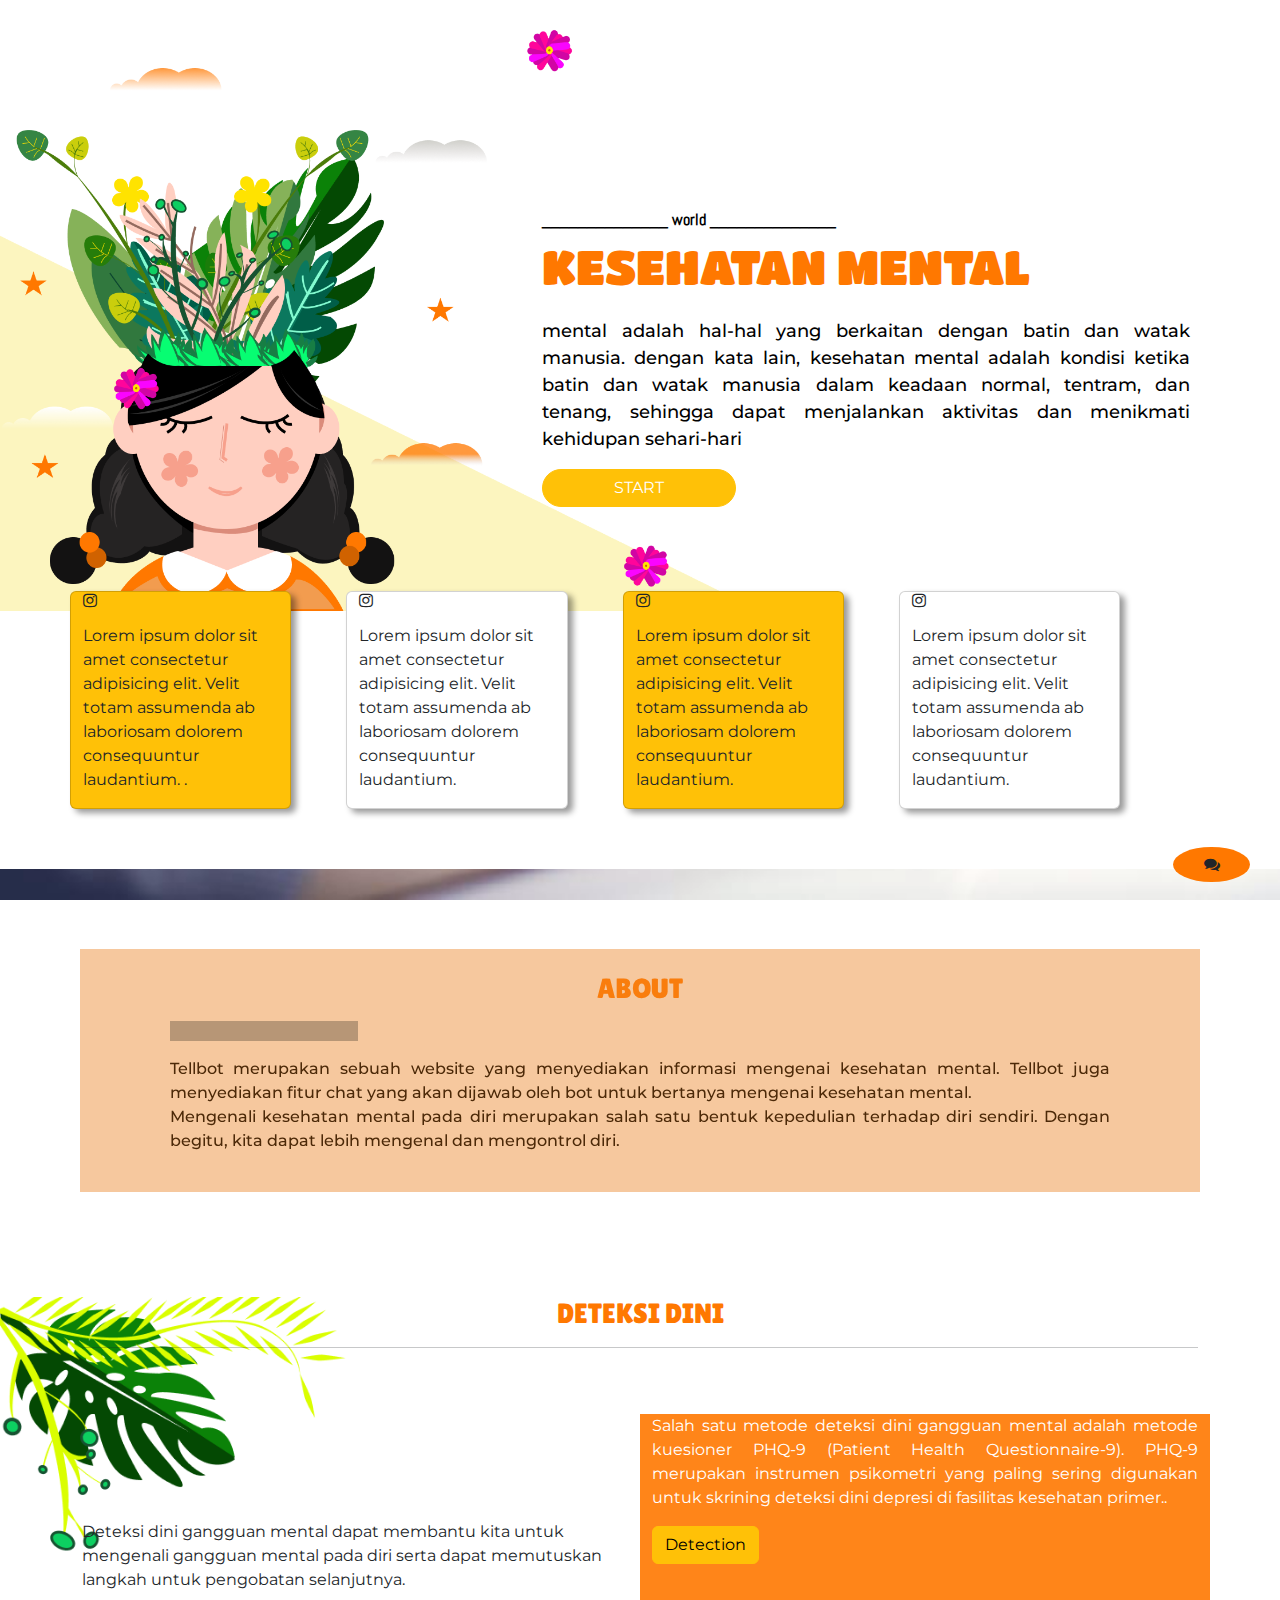
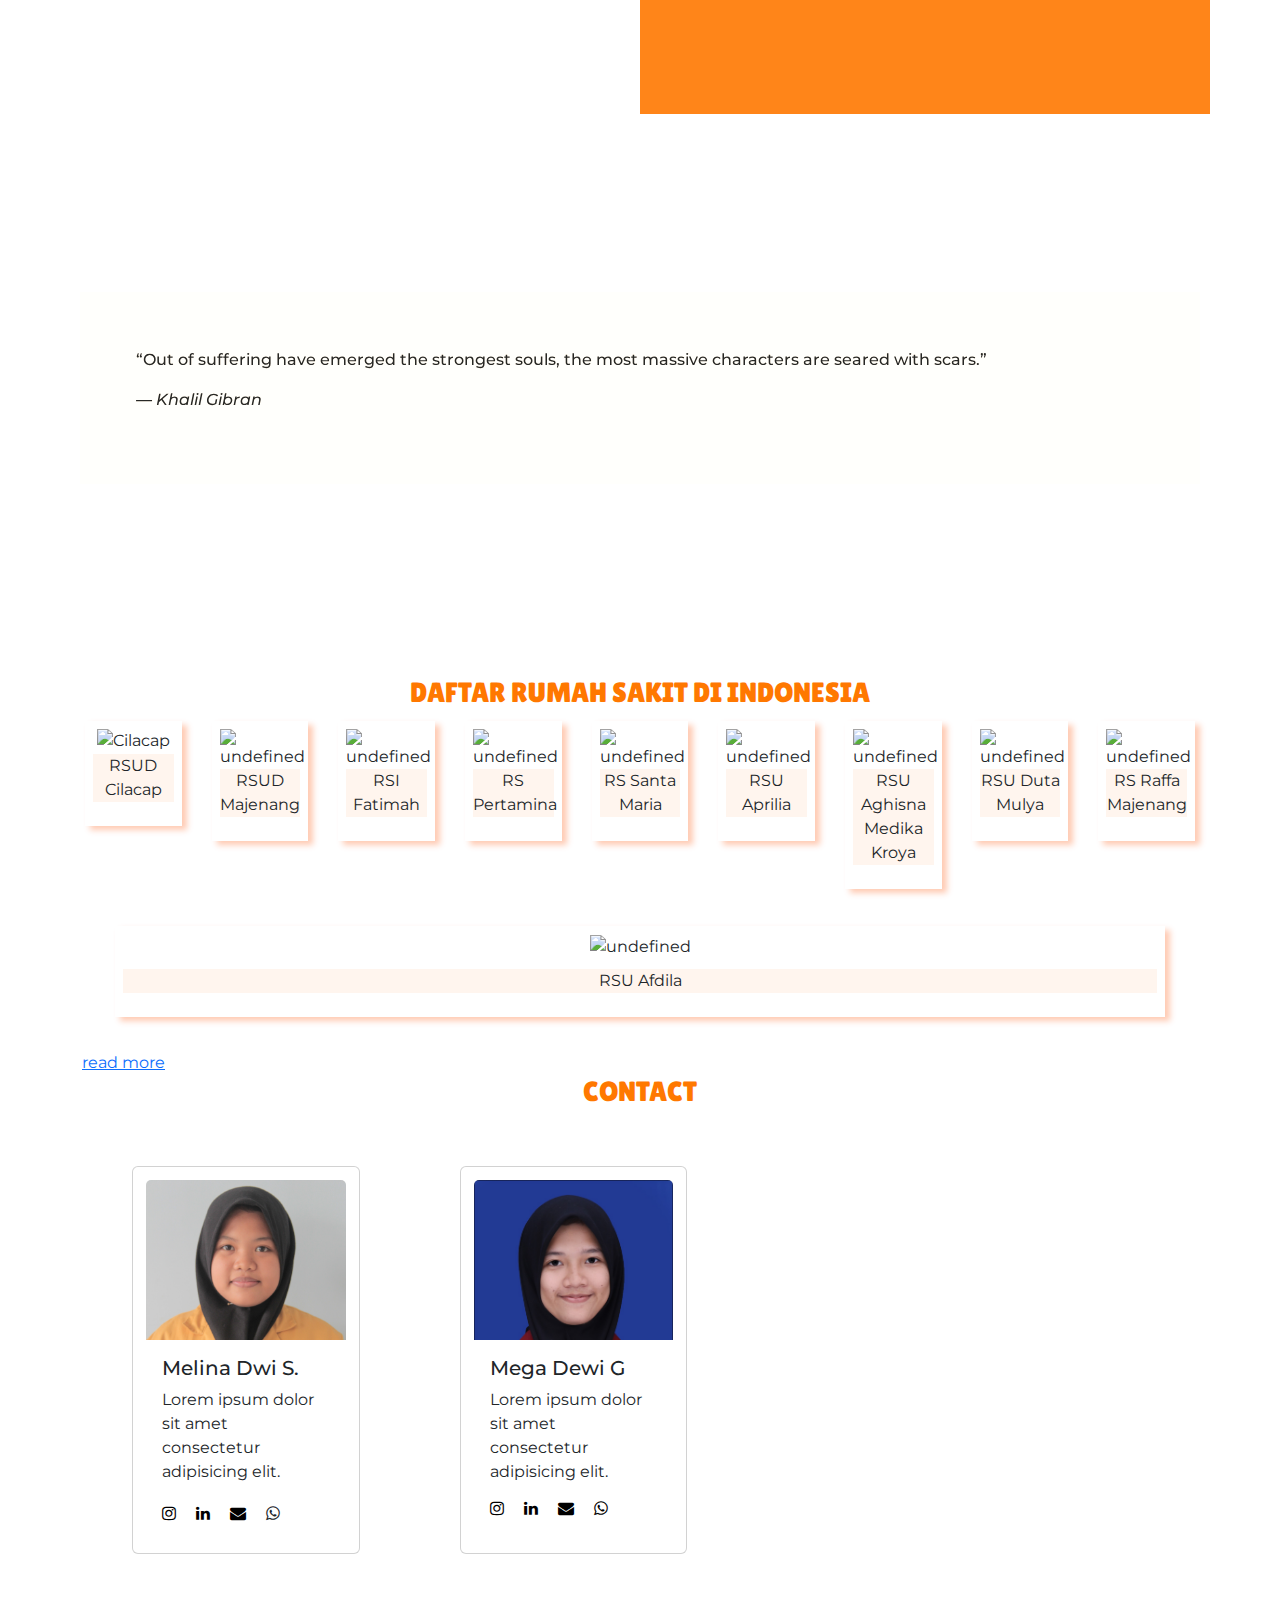
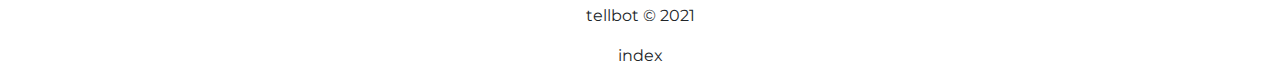
==== commit f7d1fab4: "change the template" ====
--- a/template/index.html
+++ b/template/index.html
@@ -51,25 +51,5 @@
             <footer-index></footer-index>index
         </footer>
         <script src="/static/js/main.js" type="module"></script>
-        <script>
-            const menu = document.querySelector(".menu-btn");
-            const nav = document.querySelector(".navigate");
-            const icon = document.querySelector(".icon");
-            let open = false;
-            menu.addEventListener("click", ()=>{
-                if (!open){
-                menu.classList.add('open');
-                open = true
-                nav.style.display = "flex";
-                icon.style.display = "none"
-
-            }else{
-                menu.classList.remove('open')
-                open = false
-                nav.style.display = "none"
-                icon.style.display = "flex"
-            }
-            })
-        </script>
     </body>
 </html>